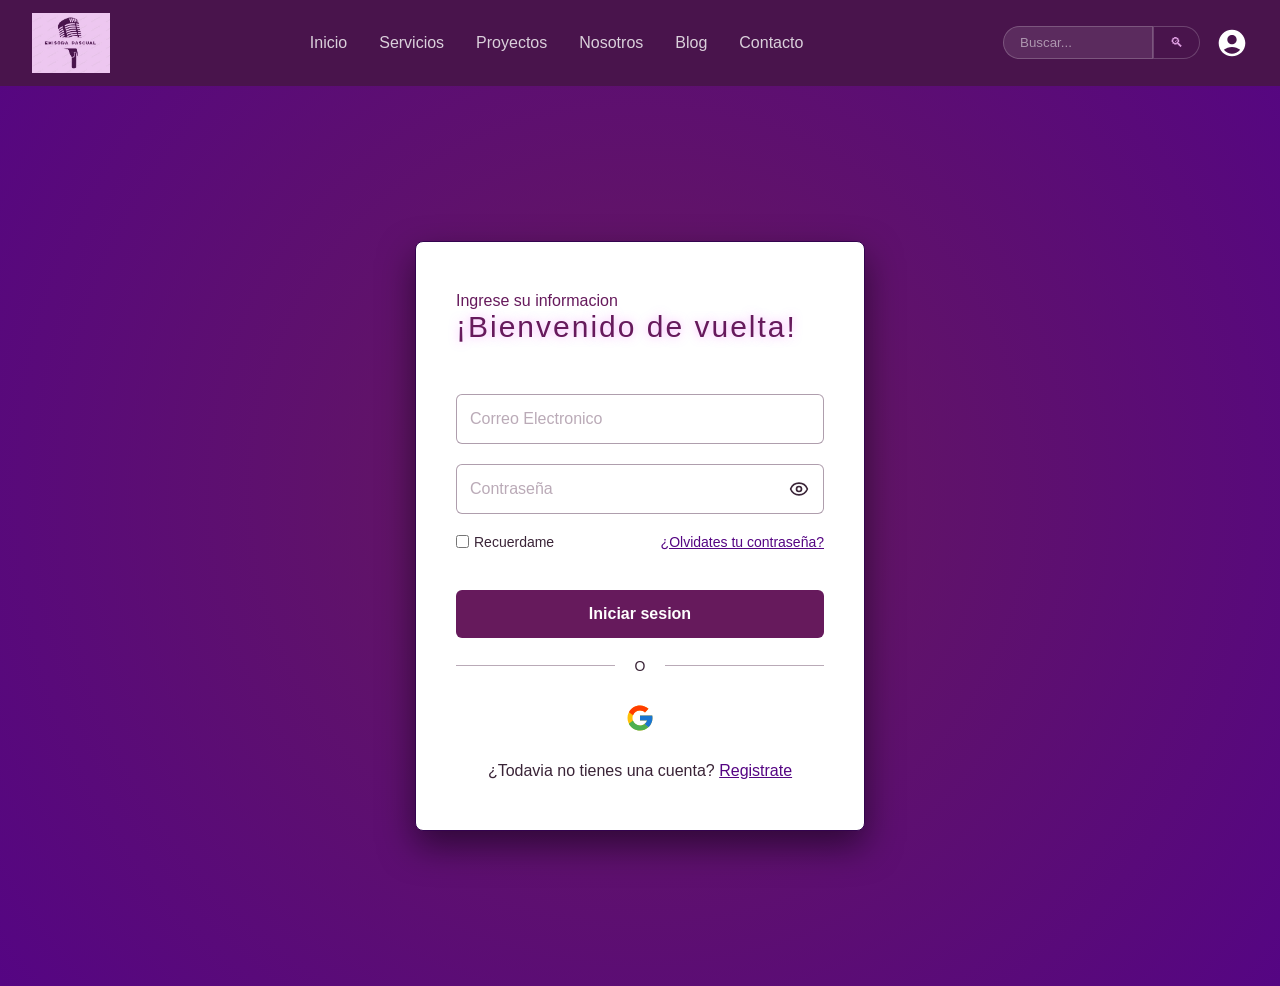
==== login.html @ 766822cd "login y adicionces" ====
<!DOCTYPE html>
<html lang="en">
<head>
    <meta charset="UTF-8">
    <meta name="viewport" content="width=device-width, initial-scale=1.0">
    <title>Iniciar Sesión</title>
    <link rel="icon" href="/img/logo.jpeg">
    <link rel="stylesheet" href="css/styles.css">
</head>
<body>
    
    <style>
        *{
            margin: 0;
            padding: 0;
            box-sizing: border-box;
            color: rgb(58, 36, 55);
        }

    </style>

    <main-navbar></main-navbar>

    <div class="container">
        <div class="form-container">
            <div class="form-header">
                <p>Ingrese su informacion</p>
                <h1>¡Bienvenido de vuelta!</h1>
            </div>
            <form class="form-box" action="index.html">
                <a href="login.html"></a>
                <div class="input-group">
                    <input type="email" id="email" class="input-field" placeholder="Email" required>
                    <label for="email" class="floating-label">Correo Electronico</label>
                </div>
                <div class="input-group">
                    <input type="password" id="password" class="input-field" placeholder="Contraseña" required>
                    <label for="password" class="floating-label">Contraseña</label>
                    <div class="eye-icon" onclick="controlarContraseña()">
                        <svg xmlns="http://www.w3.org/2000/svg" width="24" height="24" viewBox="0 0 24 24" fill="none" stroke="currentColor" stroke-width="2" stroke-linecap="round" stroke-linejoin="round" class="lucide lucide-eye-icon lucide-eye"><path d="M2.062 12.348a1 1 0 0 1 0-.696 10.75 10.75 0 0 1 19.876 0 1 1 0 0 1 0 .696 10.75 10.75 0 0 1-19.876 0"/><circle cx="12" cy="12" r="3"/></svg>
                    </div>
                </div>
                <div class="input-group checkbox-group">
                    <div class="form-col remember-me">
                        <input type="checkbox" id="remember-me-checkbox" class="checkbox-field">
                        <label for="remember-me-checkbox">Recuerdame</label>
                    </div>
                    <div class="form-col">
                        <a href="#" class="form-link">¿Olvidates tu contraseña?</a>
                    </div>
                </div>
                <button type="submit" class="form-btn form-btn--submit">Iniciar sesion</button>
            </form>
            <div class="form-divider">
                <p>O</p>
            </div>
            <div class="form-botton">
                <div class="form-google">
                    <button class="form-btn form-btn--social">
                        <img src="img/icons8-logo-de-google-50.svg" class="btn-icon" alt="google icon">
                    </button>
                </div>
                <p>¿Todavia no tienes una cuenta? <a href="#" class="form-link">Registrate</a></p>
            </div>
        </div>
    </div>

    <script src="js/script.js"></script>

    <!-- Script del navbar -->
    <script src="/components/navbar-component.js"></script>

    <script src="https://cdn.jsdelivr.net/npm/bootstrap@5.3.8/dist/js/bootstrap.bundle.min.js" integrity="sha384-FKyoEForCGlyvwx9Hj09JcYn3nv7wiPVlz7YYwJrWVcXK/BmnVDxM+D2scQbITxI" crossorigin="anonymous"></script>
</body>
</html>
---- css/styles.css ----
/* 1. CONFIGURACIÓN GENERAL */
body {
    margin: 0;
    padding: 0;
    display: flex;
    flex-direction: column;
    /* Apila Navbar arriba y Contenido abajo */
    min-height: 100vh;
    background: radial-gradient(circle at center, #661a5c 0%, #550583 100%); 
    /*background-color: #49144C; No me gustaba tanto el color liso, pero lo pueden poner si quieren*/
    color: white;
    font-family: 'Segoe UI', Tahoma, Geneva, Verdana, sans-serif;
    overflow-x: hidden;
}

main.container {
    flex: 0.5;
    /* Ocupa todo el espacio restante debajo del navbar */
    display: flex;
    flex-direction: column;
    align-items: center;
    justify-content: center;
    padding: 20px;
    margin-top: 15px;
    margin-bottom: 15px;

    background: rgba(255, 255, 255, 0.05);
    backdrop-filter: blur(15px);
    -webkit-backdrop-filter: blur(15px);
    border: 1px solid rgba(255, 255, 255, 0.1);
    border-radius: 25px;
    box-shadow: 0 15px 35px rgba(0, 0, 0, 0.5);
    max-width: 500px;
    text-align: center;
}

h1 {
    font-weight: 300;
    letter-spacing: 2px;
    margin-bottom: 30px;
    color: #E3A2E6;
    text-shadow: 0 0 10px rgba(242, 99, 255, 0.5);
}

.form-select {
    background-color: #0a0e14;
    color: #F9EBFA;
    border: 1px solid #49144C !important;
    border-radius: 10px;
    padding: 12px;
}

.btn-group {
    display: flex;
    gap: 15px;
    justify-content: center;
    margin: 25px 0;
}

.btn {
    width: 65px !important;
    height: 65px !important;
    border-radius: 50% !important;
    display: flex;
    align-items: center;
    justify-content: center;
    border: none !important;
    transition: all 0.3s ease;
}

.btn-danger {
    background: #ff4d4d !important;
    box-shadow: 0 0 15px rgba(255, 77, 77, 0.4);
}

.btn-warning {
    background: #ffcc00 !important;
    box-shadow: 0 0 15px rgba(255, 204, 0, 0.4);
}

.btn-success {
    background: #2ecc71 !important;
    box-shadow: 0 0 15px rgba(46, 204, 113, 0.4);
}

.btn:hover {
    transform: scale(1.1);
    filter: brightness(1.2);
}

#signal {
    font-size: 1.5rem;
    color: #00d4ff;
    animation: pulse 1.5s infinite;
    padding-top: 20px;
}

@keyframes pulse {
    0% {
        opacity: 0.4;
    }

    50% {
        opacity: 1;
        text-shadow: 0 0 10px #00d4ff;
    }

    100% {
        opacity: 0.4;
    }
}

.form-label {
    margin-top: 15px;
    display: block;
    opacity: 0.8;
}


/*2. ESTILOS DEL LOGIN*/

.container{
            display: flex;
            align-items: center;
            justify-content: center;
            height: 100vh;
            padding: 20px;
        }

.form-container{
    position: relative;
    background-color: white;
    padding: 50px 40px;
    width: 100%;
    max-width: 450px;
    border-radius: 8px;
    border: 1px solid  #33034e;
    box-shadow: 0 15px 35px rgba(0, 0, 0, 0.5);
    overflow: hidden;
}

.form-header{
    position: relative;
    z-index: 1;
}

.form-header p{
    color: #661a5c;

}

.form-header h1{
    font-size: 30px;
    color: #661a5c;
    
}

.form-box{
    display: flex;
    flex-direction: column;
    gap: 20px;
    margin-top: 20px;
}

.input-group{
    position: relative;
    display: flex;
}

.input-field{
    height: 50px;
    padding-inline: 14px;
    border: 1px solid rgba(94, 59, 89, 0.493);
    border-radius: 6px;
    width: 100%;
    outline: none;
}

#password{
    padding-right: 30px;
}

.floating-label{
    position: absolute;
    top: 50%;
    left: 8px;
    transform: translateY(-50%);
    color: rgba(94, 59, 89, 0.432);
    background-color: white;
    padding-inline: 6px;
    transition: all .3s ease;
    pointer-events: none;
}

.input-field:focus ~ .floating-label,
.input-field:not(:placeholder-shown) ~ .floating-label{
    top: 0;
    left: 8px;
    transform: translateY(-50%);
    font-size: 12px;
    color: #661a5c;
}

.input-field:focus{
    border-color: #661a5c;
}


.eye-icon{
    position: absolute;
    right: 15px;
    display: flex;
    top: 50%;
    transform: translateY(-50%);
}

.eye-icon svg{
    width: 20px;
    height: 20px;
    cursor: pointer;
    color: rgba(10, 14, 20, 0.678);
}

.checkbox-group{
    display: flex;
    justify-content: space-between;
    gap: 10px;
    font-size: 14px;
}

.remember-me{
    display: flex;
    align-items: center;
    gap: 5px;
}

.form-btn{
    display: flex;
    justify-content: center;
    align-items: center;
    gap: 10px;
    height: 48px;
    background: none;
    border: none;
    border-radius: 6px;
    cursor: pointer;
    padding-inline: 8px;
}

.form-btn--submit{
    background-color: #661a5c;
    color: white;
    font-size: 16px;
    font-weight: 600;
    margin-top: 20px;
}

.form-btn--submit:hover{
    background-color: #49144C;
    transition: .3s ease;
}

.form-botton{
    display: flex;
    flex-direction: column;
    justify-content: center;
    align-items: center;
    gap: 20px;
    margin-top: 20px;
}

.form-divider{
    display: flex;
    align-items: center;
    gap: 20px;
    font-size: 14px;
    color: #661a5c;
    margin-top: 20px;
}

.form-divider:before,
.form-divider::after{
    content: "";
    flex: 1;
    height: 1px;
    background-color: rgba(94, 59, 89, 0.432);
}

.form-google{
    width: 100%;
    display: grid;
}

.form-btn--social{
    
    transition: .3s ease;
}

.form-btn--social:hover{
    background-color: rgba(131, 73, 122, 0.212);
}

.btn-icon{
    width: 30px;
}

.form-link{
    color: #550583;
}

.form-link:hover{
    text-decoration: none;
}
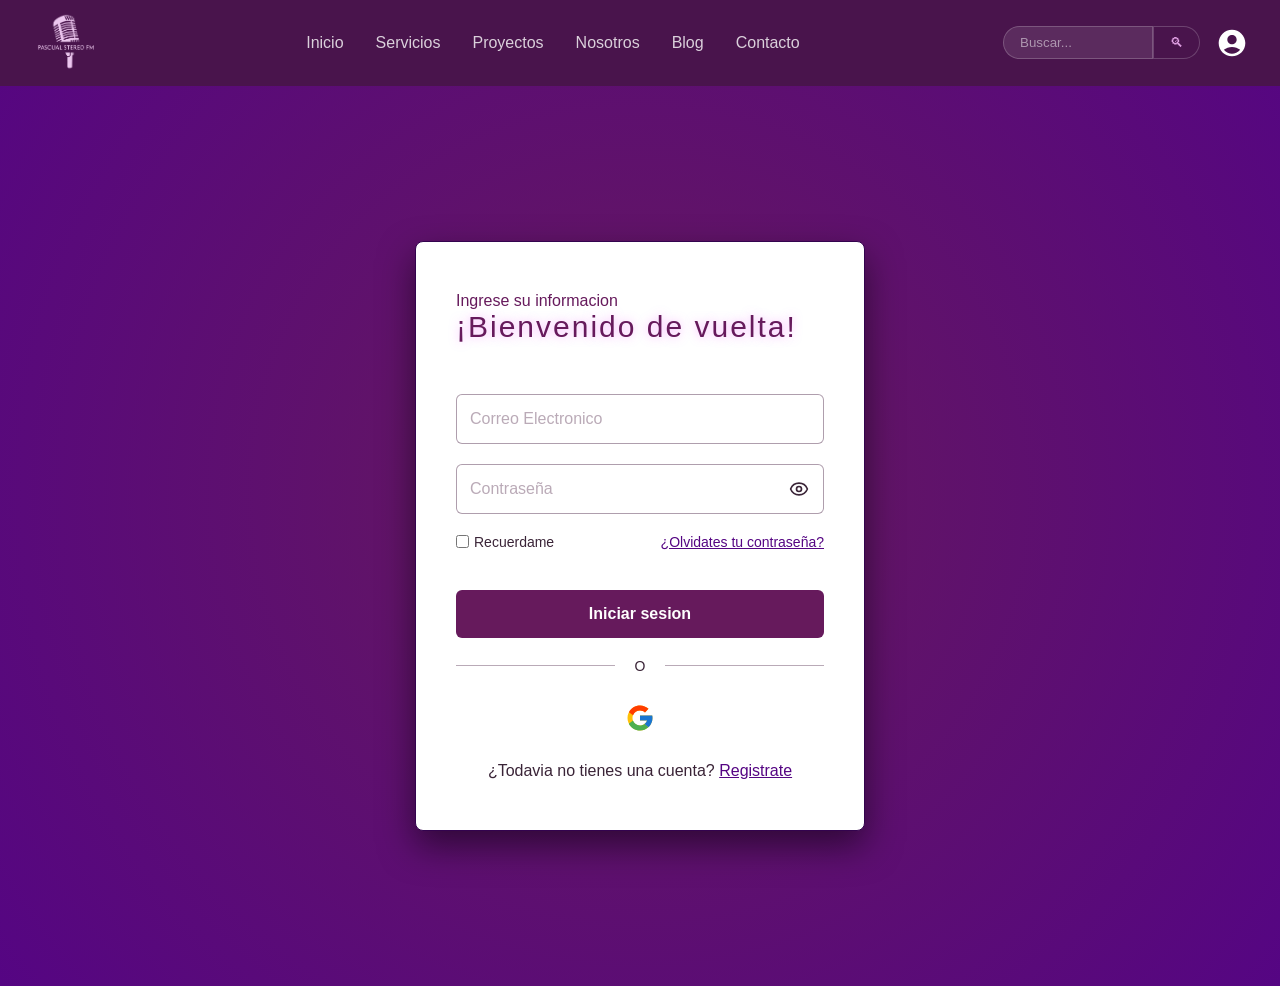
==== commit 8c2af362: "merge final entre ramas Xim e isa" ====
--- a/login.html
+++ b/login.html
@@ -8,7 +8,6 @@
     <link rel="stylesheet" href="css/styles.css">
 </head>
 <body>
-    
     <style>
         *{
             margin: 0;
--- a/css/styles.css
+++ b/css/styles.css
@@ -6,7 +6,7 @@
     flex-direction: column;
     /* Apila Navbar arriba y Contenido abajo */
     min-height: 100vh;
-    background: radial-gradient(circle at center, #661a5c 0%, #550583 100%); 
+    background: radial-gradient(circle at center, #661a5c 0%, #550583 100%);
     /*background-color: #49144C; No me gustaba tanto el color liso, pero lo pueden poner si quieren*/
     color: white;
     font-family: 'Segoe UI', Tahoma, Geneva, Verdana, sans-serif;
@@ -310,4 +310,91 @@
 
 .form-link:hover{
     text-decoration: none;
+}
+/*=======*/
+.estadisticas {
+    display: flex;
+    gap: 20px;
+    flex-wrap: wrap;
+    padding: 20px;
+    justify-content: center;
+}
+
+.contenedorTiOyentes {
+    display: flex;
+    align-items: center;
+    margin-top: 2rem;
+}
+
+:root {
+    --sletras: 17;
+}
+
+span {
+    font-size: 1.6rem;
+    font-weight: 200;
+    color: #E3A2E6;
+    font-family: 'Georgia', serif;
+    overflow: hidden;
+    white-space: nowrap;
+    width: 13ch;
+    margin: auto;
+
+    animation: typing 3s steps(var(--sletras));
+}
+
+@keyframes typing {
+    from {
+        width: 0;
+    };
+}
+
+.porcentaje {
+    background: #49144C;
+    padding: 20px;
+    border-radius: 12px;
+    display: flex;
+}
+
+.porcentaje:hover {
+    transform: translateY(-5px);
+}
+
+.iconoEmisora {
+    background-color: #360F38;
+    font-size: 2rem;
+    padding: 15px;
+    border-radius: 50%;
+    margin-right: 15px;
+}
+
+.iconoEmisora img {
+    width: 70px;
+}
+
+.info h3 {
+    margin: 0;
+    font-size: 1.2rem;
+    color: #EEC7F0;
+}
+
+.numero {
+    color: #D87EDD;
+    margin: 5px 0;
+    font-size: 1.8rem;
+    font-weight: bold;
+}
+
+.barraProgreso {
+    width: 100%;
+    height: 8px;
+    background-color: #F9EBFA;
+    border-radius: 4px;
+}
+
+.progreso {
+    height: 100%;
+    background-color: #D87EDD;
+    border-radius: 4px;
+
 }
